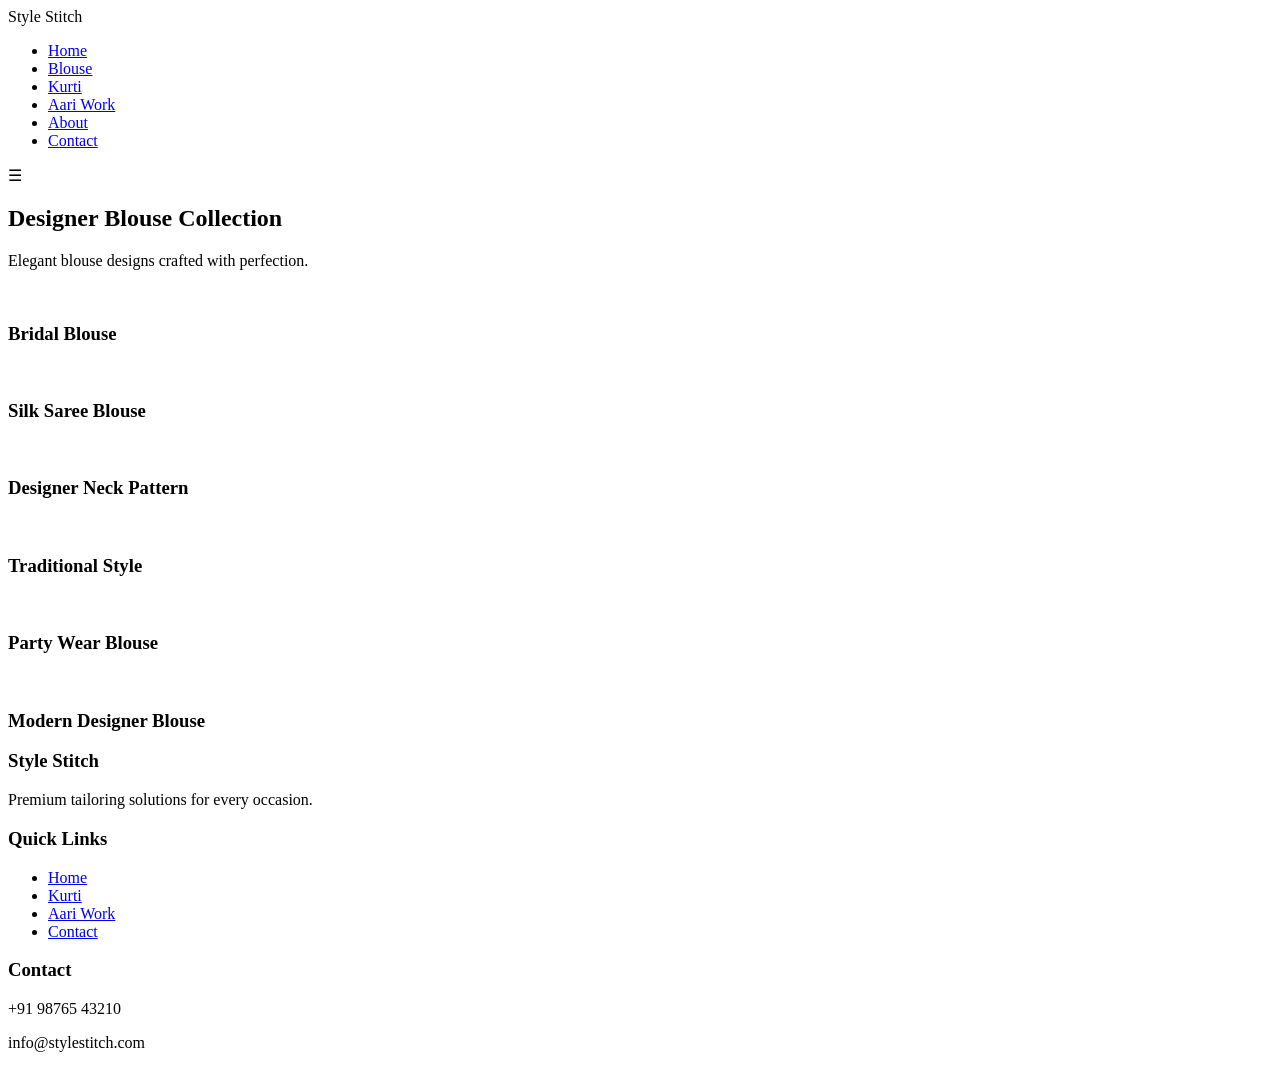
==== blouse.html @ b783cc97 "Add files via upload" ====
<!DOCTYPE html>
<html lang="en">
<head>
<meta charset="UTF-8">
<meta name="viewport" content="width=device-width, initial-scale=1.0">
<title>Style Stitch | Blouse Collection</title>

<link rel="stylesheet" href="css/style.css">
<link href="https://fonts.googleapis.com/css2?family=Poppins:wght@300;400;500;600;700&display=swap" rel="stylesheet">
<script defer src="js/script.js"></script>
</head>
<body>

<header class="header">
    <div class="container nav-container">
        <div class="logo">
            <span class="logo-red">Style</span>
            <span class="logo-blue">Stitch</span>
        </div>

        <nav class="navbar">
            <ul class="nav-links">
                <li><a href="index.html">Home</a></li>
                <li><a href="blouse.html" class="active">Blouse</a></li>
                <li><a href="kurti.html">Kurti</a></li>
                <li><a href="aari-work.html">Aari Work</a></li>
                <li><a href="about.html">About</a></li>
                <li><a href="contact.html">Contact</a></li>
            </ul>

            <div class="menu-toggle" id="menuToggle">☰</div>
        </nav>
    </div>
</header>

<section class="page-banner">
    <div class="container">
        <h1>Designer Blouse Collection</h1>
        <p>Elegant blouse designs crafted with perfection.</p>
    </div>
</section>

<section class="gallery section">
    <div class="container">

        <div class="gallery-grid">

            <div class="gallery-card">
                <img src="D:\intern\images\img1.jpg" alt="">
                <h3>Bridal Blouse</h3>
            </div>

            <div class="gallery-card">
                <img src="images/img2.png" alt="">
                <h3>Silk Saree Blouse</h3>
            </div>

            <div class="gallery-card">
                <img src="images/img3.png" alt="">
                <h3>Designer Neck Pattern</h3>
            </div>

            <div class="gallery-card">
                <img src="images/img5.png" alt="">
                <h3>Traditional Style</h3>
            </div>

            <div class="gallery-card">
                <img src="images/img4.png" alt="">
                <h3>Party Wear Blouse</h3>
            </div>

            <div class="gallery-card">
                <img src="images/img6.png" alt="">
                <h3>Modern Designer Blouse</h3>
            </div>

        </div>

    </div>
</section>

<footer class="footer">
    <div class="container footer-grid">

        <div class="footer-col">
            <h3>Style Stitch</h3>
            <p>Premium tailoring solutions for every occasion.</p>
        </div>

        <div class="footer-col">
            <h3>Quick Links</h3>
            <ul>
                <li><a href="index.html">Home</a></li>
                <li><a href="kurti.html">Kurti</a></li>
                <li><a href="aari-work.html">Aari Work</a></li>
                <li><a href="contact.html">Contact</a></li>
            </ul>
        </div>

        <div class="footer-col">
            <h3>Contact</h3>
            <p>+91 98765 43210</p>
            <p>info@stylestitch.com</p>
        </div>

    </div>
</footer>

</body>
</html>
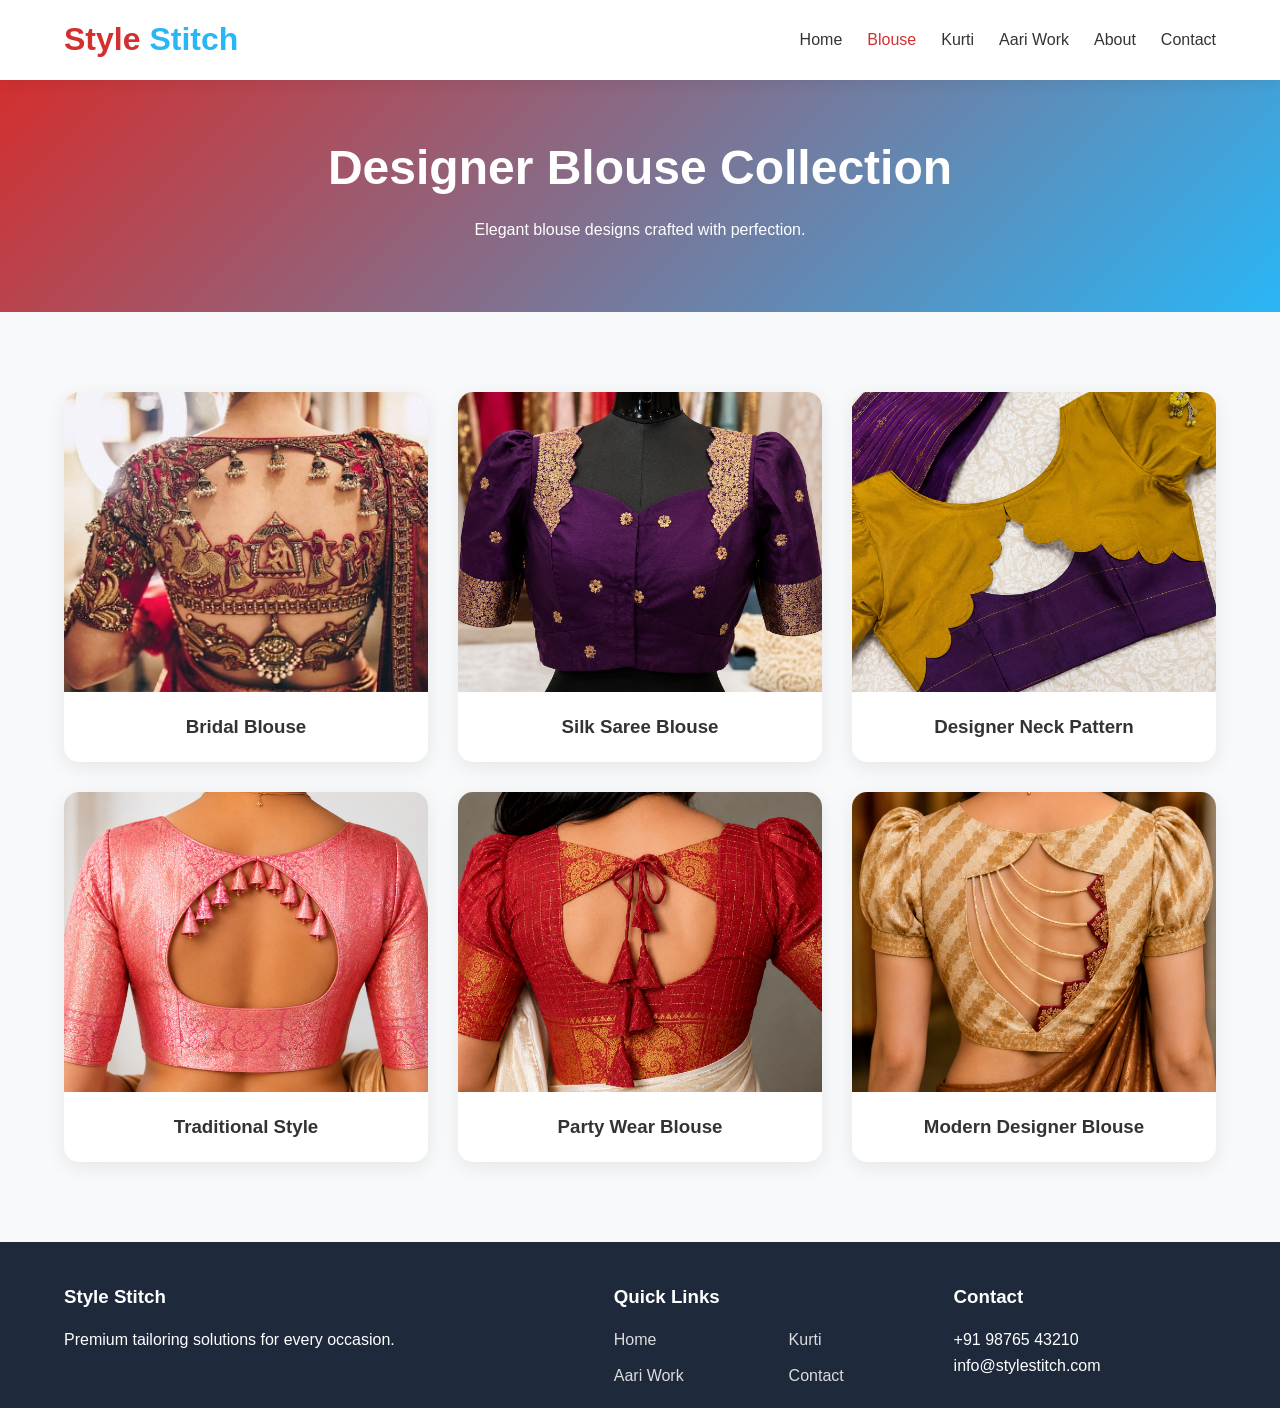
==== commit 2a0b46b1: "Add files via upload" ====
--- a/blouse.html
+++ b/blouse.html
@@ -46,7 +46,7 @@
         <div class="gallery-grid">
 
             <div class="gallery-card">
-                <img src="D:\intern\images\img1.jpg" alt="">
+                <img src="images\img1.jpg" alt="">
                 <h3>Bridal Blouse</h3>
             </div>
 
--- a/css/style.css
+++ b/css/style.css
@@ -0,0 +1,652 @@
+/* =========================
+   GLOBAL STYLES
+========================= */
+
+*{
+    margin:0;
+    padding:0;
+    box-sizing:border-box;
+}
+
+html{
+    scroll-behavior:smooth;
+}
+
+body{
+    font-family:'Poppins',sans-serif;
+    line-height:1.6;
+    color:#333;
+    background:#f8f9fb;
+}
+
+img{
+    width:100%;
+    height:300px;      
+    object-fit:cover; 
+    display:block;
+}
+
+a{
+    text-decoration:none;
+}
+
+ul{
+    list-style:none;
+}
+
+.container{
+    width:90%;
+    max-width:1200px;
+    margin:auto;
+}
+
+.section{
+    padding:80px 0;
+}
+
+/* =========================
+   COLORS
+========================= */
+
+:root{
+    --primary-red:#d32f2f;
+    --primary-blue:#29b6f6;
+    --dark:#1e293b;
+    --light:#ffffff;
+    --gray:#64748b;
+    --section:#f1f5f9;
+}
+
+/* =========================
+   HEADER
+========================= */
+
+.header{
+    position:sticky;
+    top:0;
+    z-index:999;
+    background:#fff;
+    box-shadow:0 2px 15px rgba(0,0,0,.08);
+}
+
+.nav-container{
+    display:flex;
+    justify-content:space-between;
+    align-items:center;
+    height:80px;
+}
+
+.logo{
+    font-size:2rem;
+    font-weight:700;
+}
+
+.logo-red{
+    color:var(--primary-red);
+}
+
+.logo-blue{
+    color:var(--primary-blue);
+}
+
+.nav-links{
+    display:flex;
+    gap:25px;
+}
+
+.nav-links a{
+    color:#333;
+    font-weight:500;
+    transition:.3s;
+}
+
+.nav-links a:hover,
+.nav-links a.active{
+    color:var(--primary-red);
+}
+
+.menu-toggle{
+    display:none;
+    font-size:1.8rem;
+    cursor:pointer;
+}
+
+/* =========================
+   HERO
+========================= */
+
+.hero{
+    position:relative;
+    min-height:90vh;
+    display:flex;
+    align-items:center;
+    background:
+    linear-gradient(
+    rgba(0,0,0,.55),
+    rgba(0,0,0,.55)),
+    url("../images/bg.png");
+    background-size:cover;
+    background-position:center;
+}
+
+.hero-content{
+    position:relative;
+    z-index:2;
+}
+
+.hero-text{
+    max-width:650px;
+    color:white;
+}
+
+.hero-text h1{
+    font-size:3.5rem;
+    margin-bottom:20px;
+    line-height:1.2;
+}
+
+.hero-text p{
+    font-size:1.1rem;
+    margin-bottom:30px;
+}
+
+.hero-buttons{
+    display:flex;
+    gap:15px;
+    flex-wrap:wrap;
+}
+
+/* =========================
+   BUTTONS
+========================= */
+
+.btn{
+    display:inline-block;
+    padding:14px 28px;
+    border-radius:50px;
+    transition:.3s;
+    font-weight:600;
+}
+
+.btn-primary{
+    background:var(--primary-red);
+    color:white;
+}
+
+.btn-primary:hover{
+    transform:translateY(-4px);
+    box-shadow:0 10px 25px rgba(211,47,47,.3);
+}
+
+.btn-secondary{
+    background:var(--primary-blue);
+    color:white;
+}
+
+.btn-secondary:hover{
+    transform:translateY(-4px);
+}
+
+.btn-light{
+    background:white;
+    color:var(--primary-red);
+}
+
+.btn-light:hover{
+    transform:translateY(-4px);
+}
+
+/* =========================
+   SECTION TITLE
+========================= */
+
+.section-title{
+    text-align:center;
+    margin-bottom:60px;
+}
+
+.section-title h2{
+    font-size:2.4rem;
+    color:var(--dark);
+    margin-bottom:10px;
+}
+
+.section-title p{
+    color:var(--gray);
+}
+
+/* =========================
+   INTRO
+========================= */
+
+.intro-grid{
+    display:grid;
+    grid-template-columns:1fr 1fr;
+    gap:50px;
+    align-items:center;
+}
+
+.intro-image img{
+    border-radius:20px;
+}
+
+.intro-content h3,
+.intro-content h2{
+    margin-bottom:20px;
+    color:var(--dark);
+}
+
+.intro-content p{
+    margin-bottom:20px;
+}
+
+/* =========================
+   SERVICES
+========================= */
+
+.services{
+    background:var(--section);
+}
+
+.service-grid{
+    display:grid;
+    grid-template-columns:repeat(4,1fr);
+    gap:25px;
+}
+
+.service-card{
+    background:white;
+    padding:35px;
+    border-radius:15px;
+    text-align:center;
+    transition:.3s;
+}
+
+.service-card:hover{
+    transform:translateY(-10px);
+    box-shadow:0 15px 30px rgba(0,0,0,.1);
+}
+
+.service-icon{
+    font-size:2.5rem;
+    margin-bottom:15px;
+}
+
+.service-card h3{
+    margin-bottom:15px;
+}
+
+/* =========================
+   COLLECTIONS
+========================= */
+
+.collection-grid{
+    display:grid;
+    grid-template-columns:repeat(3,1fr);
+    gap:30px;
+}
+
+.collection-card{
+    background:white;
+    border-radius:20px;
+    overflow:hidden;
+    transition:.3s;
+    box-shadow:0 5px 20px rgba(0,0,0,.08);
+}
+
+.collection-card:hover{
+    transform:translateY(-10px);
+}
+
+.collection-content{
+    padding:25px;
+}
+
+.collection-content h3{
+    margin-bottom:10px;
+}
+
+.collection-content p{
+    margin-bottom:20px;
+}
+
+/* =========================
+   STATS
+========================= */
+
+.stats{
+    background:
+    linear-gradient(135deg,
+    var(--primary-red),
+    var(--primary-blue));
+    color:white;
+    padding:70px 0;
+}
+
+.stats-grid{
+    display:grid;
+    grid-template-columns:repeat(4,1fr);
+    gap:20px;
+}
+
+.stat-box{
+    text-align:center;
+}
+
+.stat-box h2{
+    font-size:3rem;
+}
+
+/* =========================
+   TESTIMONIALS
+========================= */
+
+.testimonial-grid{
+    display:grid;
+    grid-template-columns:repeat(3,1fr);
+    gap:25px;
+}
+
+.testimonial-card{
+    background:white;
+    padding:30px;
+    border-radius:15px;
+    box-shadow:0 5px 20px rgba(0,0,0,.08);
+}
+
+.testimonial-card h4{
+    margin-top:20px;
+    color:var(--primary-red);
+}
+
+/* =========================
+   CTA
+========================= */
+
+.cta{
+    text-align:center;
+    padding:100px 0;
+    background:
+    linear-gradient(135deg,
+    var(--primary-blue),
+    var(--primary-red));
+    color:white;
+}
+
+.cta h2{
+    margin-bottom:20px;
+    font-size:2.5rem;
+}
+
+.cta p{
+    margin-bottom:30px;
+}
+
+/* =========================
+   PAGE BANNER
+========================= */
+
+.page-banner{
+    background:
+    linear-gradient(135deg,
+    var(--primary-red),
+    var(--primary-blue));
+    color:white;
+    text-align:center;
+    padding:50px 0 70px;
+}
+
+.page-banner h1{
+    font-size:3rem;
+    margin-bottom:10px;
+}
+
+/* =========================
+   GALLERY
+========================= */
+
+.gallery-grid{
+    display:grid;
+    grid-template-columns:repeat(3,1fr);
+    gap:30px;
+}
+
+.gallery-card{
+    background:white;
+    overflow:hidden;
+    border-radius:15px;
+    box-shadow:0 5px 20px rgba(0,0,0,.08);
+    transition:.3s;
+}
+
+.gallery-card:hover{
+    transform:translateY(-10px);
+}
+
+.gallery-card img{
+    transition:.4s;
+}
+
+.gallery-card:hover img{
+    transform:scale(1.08);
+}
+
+.gallery-card h3{
+    text-align:center;
+    padding:20px;
+}
+
+/* =========================
+   CONTACT
+========================= */
+
+.contact-grid{
+    display:grid;
+    grid-template-columns:1fr 1fr;
+    gap:40px;
+}
+
+.contact-info h2{
+    margin-bottom:20px;
+}
+
+.contact-details p{
+    margin-top:15px;
+}
+
+.contact-form{
+    background:white;
+    padding:35px;
+    border-radius:15px;
+    box-shadow:0 5px 20px rgba(0,0,0,.08);
+}
+
+.contact-form input,
+.contact-form textarea{
+    width:100%;
+    padding:14px;
+    margin-bottom:15px;
+    border:1px solid #ddd;
+    border-radius:10px;
+    font-family:inherit;
+}
+
+.contact-form input:focus,
+.contact-form textarea:focus{
+    outline:none;
+    border-color:var(--primary-blue);
+}
+
+#formMessage{
+    margin-top:15px;
+    font-weight:600;
+}
+
+.map-placeholder img{
+    border-radius:15px;
+    width: 100%;
+    height: 300px;
+    object-fit: contain;
+
+}
+
+/* =========================
+   FOOTER
+========================= */
+
+.footer{
+    background:var(--dark);
+    color:white;
+    padding:40px 0 20px;
+}
+
+.footer-grid{
+    display:grid;
+    grid-template-columns:2fr 1.2fr 1fr;
+    gap:25px;
+}
+
+.footer-col h3{
+    margin-bottom:15px;
+}
+
+.footer-col ul{
+    display:grid;
+    grid-template-columns:repeat(2, auto);
+    gap:10px 20px;
+    padding:0;
+}
+
+.footer-col ul li{
+    margin-bottom:0;
+    list-style:none;
+}
+
+.footer-col a{
+    color:#ddd;
+    transition:.3s;
+    text-decoration:none;
+}
+
+.footer-col a:hover{
+    color:var(--primary-blue);
+}
+
+.footer-bottom{
+    text-align:center;
+    padding:15px 0;
+    margin-top:25px;
+    border-top:1px solid rgba(255,255,255,.15);
+}
+
+
+/* =========================
+   ANIMATIONS
+========================= */
+
+.collection-card,
+.gallery-card,
+.service-card,
+.testimonial-card{
+    animation:fadeUp .8s ease;
+}
+.collection-card img{
+    width: 100%;
+    height: 300px;      /* Same height for all images */
+    object-fit: cover;  /* Crop image to fit without distortion */
+    display: block;
+}
+@keyframes fadeUp{
+
+    from{
+        opacity:0;
+        transform:translateY(30px);
+    }
+
+    to{
+        opacity:1;
+        transform:translateY(0);
+    }
+}
+
+/* =========================
+   RESPONSIVE TABLET
+========================= */
+
+@media(max-width:992px){
+
+    .hero-text h1{
+        font-size:2.8rem;
+    }
+
+    .service-grid,
+    .collection-grid,
+    .gallery-grid,
+    .testimonial-grid{
+        grid-template-columns:repeat(2,1fr);
+    }
+
+    .intro-grid,
+    .contact-grid{
+        grid-template-columns:1fr;
+    }
+
+    .stats-grid{
+        grid-template-columns:repeat(2,1fr);
+    }
+
+    .footer-grid{
+        grid-template-columns:1fr;
+    }
+}
+
+/* =========================
+   RESPONSIVE MOBILE
+========================= */
+
+@media(max-width:768px){
+
+    .menu-toggle{
+        display:block;
+    }
+
+    .nav-links{
+        position:absolute;
+        top:80px;
+        right:0;
+        width:250px;
+        background:white;
+        flex-direction:column;
+        padding:25px;
+        display:none;
+        box-shadow:0 10px 20px rgba(0,0,0,.1);
+    }
+
+    .nav-links.show{
+        display:flex;
+    }
+
+    .hero-text h1{
+        font-size:2.2rem;
+    }
+
+    .hero{
+        min-height:75vh;
+    }
+
+    .service-grid,
+    .collection-grid,
+    .gallery-grid,
+    .testimonial-grid,
+    .stats-grid{
+        grid-template-columns:1fr;
+    }
+
+    .page-banner h1{
+        font-size:2rem;
+    }
+
+    .section{
+        padding:60px 0;
+    }
+}
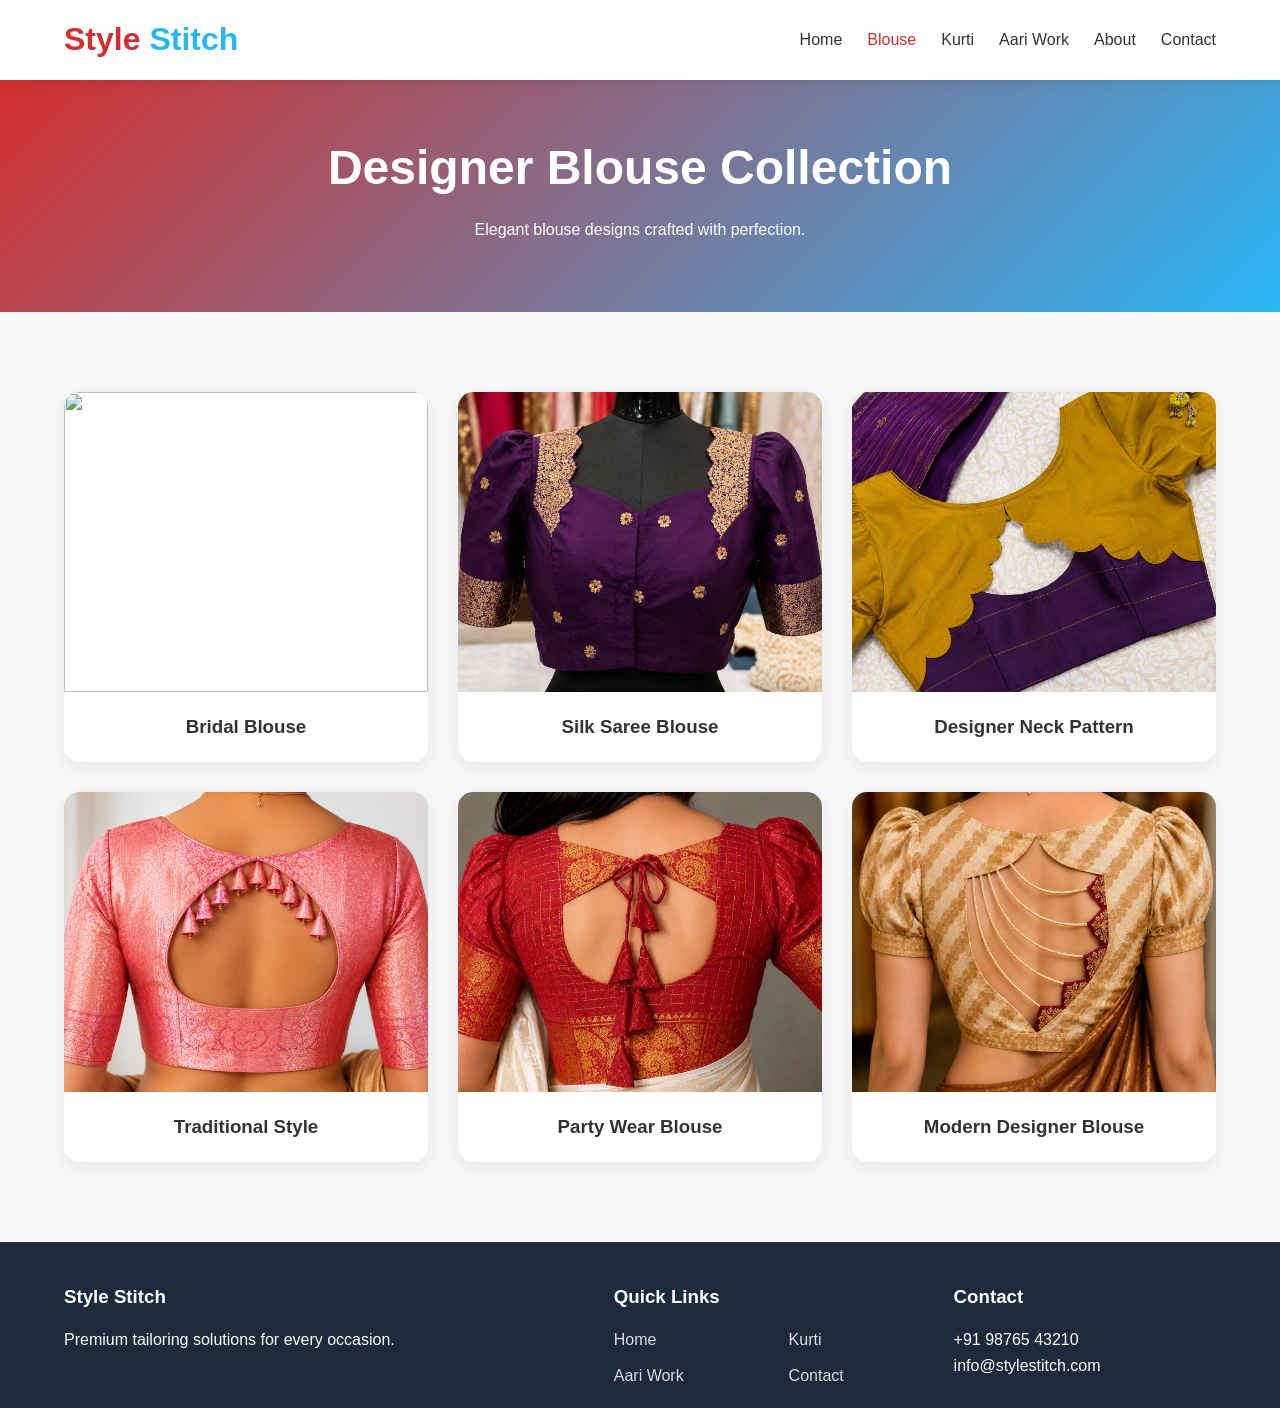
==== commit 3f02e186: "Add files via upload" ====
--- a/blouse.html
+++ b/blouse.html
@@ -46,7 +46,7 @@
         <div class="gallery-grid">
 
             <div class="gallery-card">
-                <img src="images\img1.jpg" alt="">
+                <img src="images\img1.png" alt="">
                 <h3>Bridal Blouse</h3>
             </div>
 
